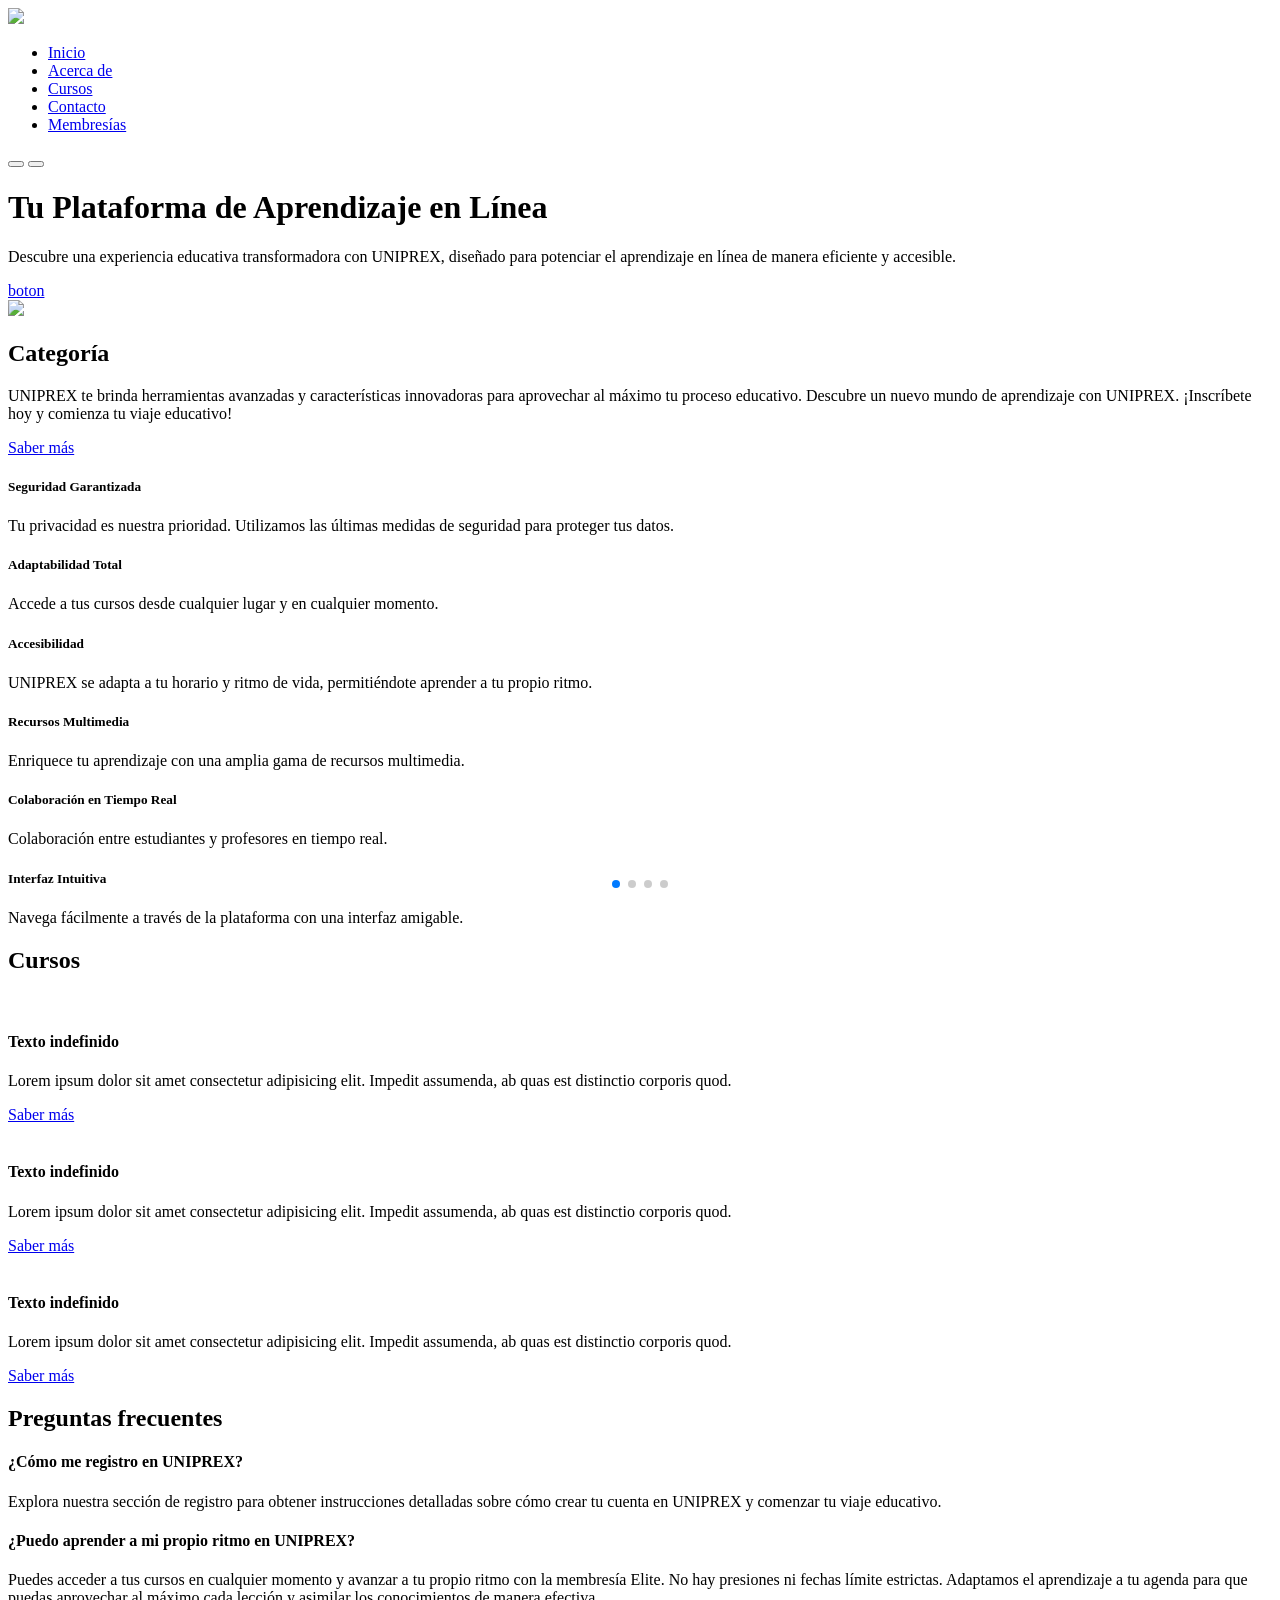
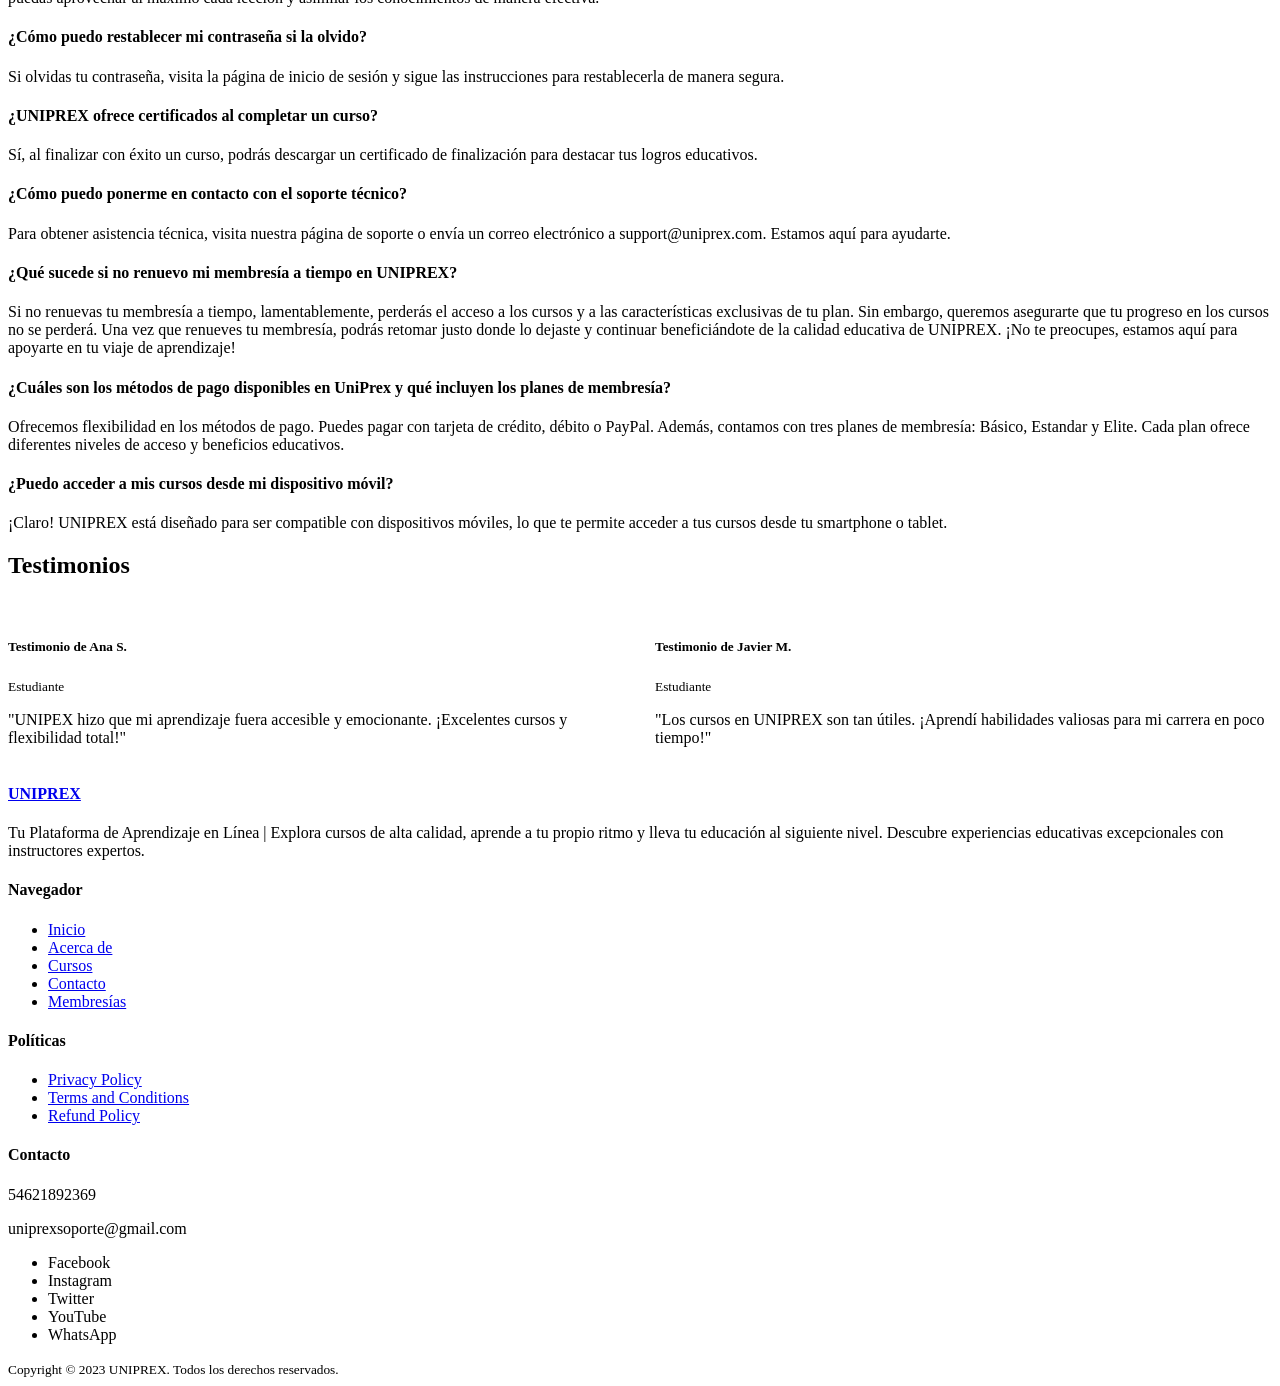
==== index.html @ 5b0847f6 "Add files via upload" ====
<!DOCTYPE html>
<html lang="es">
<head>
    <meta charset="UTF-8">
    <meta name="viewport" content="width=device-width, initial-scale=1.0">

    <title>UNIPREX</title>
    <link rel="icon" href="./assets/img/log/recurso 9 .png">
    
                                        <!--ICON-->
        <link rel='stylesheet' href='https://cdn-uicons.flaticon.com/2.0.0/uicons-solid-straight/css/uicons-solid-straight.css'>
        <link rel='stylesheet' href='https://cdn-uicons.flaticon.com/2.0.0/uicons-regular-rounded/css/uicons-regular-rounded.css'>
        <link rel='stylesheet' href='https://cdn-uicons.flaticon.com/2.0.0/uicons-solid-rounded/css/uicons-solid-rounded.css'>
        <link rel='stylesheet' href='https://cdn-uicons.flaticon.com/2.0.0/uicons-brands/css/uicons-brands.css'>
                
                                                <!--fuente-->
        <link rel="preconnect" href="https://fonts.googleapis.com">
        <link rel="preconnect" href="https://fonts.gstatic.com" crossorigin>
        <link href="https://fonts.googleapis.com/css2?family=Montserrat+Alternates:wght@300;400;500;600;700;800;900&display=swap" rel="stylesheet">
                                    
                                            <!--SWIPER JS-->
        <link rel="stylesheet" href="https://cdn.jsdelivr.net/npm/swiper@11/swiper-bundle.min.css" />
                                    <!--css-->
        <link rel="stylesheet" href="./css/style.css">
       

</head>
<body>
    
                            <!--Navegador-->
   <nav>
     <div class="container nav_container">
        <a href="index.html"><img src="./assets/img/log/Recurso 6.png"  style="height: 80.vh; width: 10vh;"></a>
             <ul class="nav_menu">
                <li><a href="index.html">Inicio</a></li>
                <li><a href="acerca de.html">Acerca de</a></li>
                <li><a href="courses.html">Cursos</a></li>
                <li><a href="contacto.html">Contacto</a></li>
                <li><a href="membresias.html">Membresías</a></li>
                        
            </ul>
                <button id="open-menu-btn"><i class="fi fi-br-list"></i></button>
                 <button id="close-menu-btn"><i class="fi fi-br-cross"></i></button>                 
        </div>
    </nav>
                                <!-- Fin Navegador-->   

                                 <!--Header-->   
    <header>
        <div class="container header_container">
            <div class="header_left">
                <h1>Tu Plataforma de Aprendizaje en Línea</h1>

                <p>
                    Descubre una experiencia educativa transformadora con UNIPREX,
                    diseñado para potenciar el aprendizaje en línea de manera eficiente y accesible.
                </p>
                <a href="courses.html" class="btn btn-primary overly" >boton</a>
            </div>
            

                <div class="header_right">
                    <div class="header_right-image">
                        <img src="./assets/img/1x/Recurso 1.png">
                    </div>
                </div>
        </div>
    </header>

                       <!-- Fin Header-->  

                       


                    <!-- Inicio section categorias--> 

       <section class="categories">
         <div class="container categories__container">
                <div class="categories__left">
                    <h1>Categoría</h1>
                    <p>
                        UNIPREX te brinda herramientas avanzadas y 
                        características innovadoras para aprovechar al máximo tu proceso educativo.

                        Descubre un nuevo mundo de aprendizaje con UNIPREX.
                         ¡Inscríbete hoy y comienza tu viaje educativo!
                    </p>
                    <a href="#" class="btn">Saber más</a>
                </div>

                <div class="categories__right">
                    <article class="category">
                        <span class="category__icon"><i class="fi fi-ss-shield-check"></i></span>
                        <h5>Seguridad Garantizada</h5>
                        <p>Tu privacidad es nuestra prioridad. Utilizamos las últimas medidas de seguridad para proteger tus datos.</p>
                    </article>

                    <article class="category">
                        <span class="category__icon"><i class="fi fi-rr-laptop-mobile"></i></span>
                        <h5>Adaptabilidad Total</h5>
                        <p>Accede a tus cursos desde cualquier lugar y en cualquier momento.</p>
                    </article>

                    <article class="category">
                        <span class="category__icon"><i class="fi fi-rr-alarm-clock"></i></span>
                        <h5>Accesibilidad</h5>
                        <p>UNIPREX se adapta a tu horario y ritmo de vida, permitiéndote aprender a tu propio ritmo.</p>
                    </article>

                    <article class="category">
                        <span class="category__icon"><i class="fi fi-rr-books"></i></span>
                        <h5>Recursos Multimedia</h5>
                        <p>Enriquece tu aprendizaje con una amplia gama de recursos multimedia.</p>
                    </article>

                    <article class="category">
                        <span class="category__icon"><i class="fi fi-rr-time-twenty-four"></i></span>
                        <h5>Colaboración en Tiempo Real</h5>
                        <p>Colaboración entre estudiantes y profesores en tiempo real.</p>
                    </article>

                    <article class="category">
                        <span class="category__icon"><i class="fi fi-rr-browser"></i></span>
                        <h5>Interfaz Intuitiva</h5>
                        <p>Navega fácilmente a través de la plataforma con una interfaz amigable.</p>
                    </article>
              </div>
         </div>
       </section>      
       
                                  <!-- Fin section categorias--> 


                                    <!-- Inicio cursos--> 

        
        <section class="courses">
            <h2>Cursos</h2>
            <div class="container courses__container">
                <article class="course">
                    <div class="course__image">
                        <img src="./assets/img/cursos/course1.jpg" alt="">          <!-- Imagen cursos--> 
                    </div>
                    <div class="course__info">
                        <h4>Texto indefinido</h4>
                            <p>Lorem ipsum dolor sit amet consectetur adipisicing elit. 
                                Impedit assumenda, ab quas est distinctio corporis quod.
                            </p>
                            <a href="courses.html" class="btn btn-primary">Saber más</a>
                    </div>
                </article>

                <article class="course">
                    <div class="course__image">
                        <img src="./assets/img/cursos/course2.jpg" alt="">          <!-- Imagen cursos--> 
                    </div>
                    <div class="course__info">
                        <h4>Texto indefinido</h4>
                            <p>Lorem ipsum dolor sit amet consectetur adipisicing elit. 
                                Impedit assumenda, ab quas est distinctio corporis quod.
                            </p>
                            <a href="courses.html" class="btn btn-primary">Saber más</a>
                    </div>
                </article>

                <article class="course">
                    <div class="course__image">
                        <img src="./assets/img/cursos/course3.jpg" alt="">          <!-- Imagen cursos--> 
                    </div>
                    <div class="course__info">
                        <h4>Texto indefinido</h4>
                            <p>Lorem ipsum dolor sit amet consectetur adipisicing elit. 
                                Impedit assumenda, ab quas est distinctio corporis quod.
                            </p>
                            <a href="courses.html" class="btn btn-primary">Saber más</a>
                    </div>
                </article>
        </section>
                               <!-- Fin cursos--> 


                                <!-- Inicio Preguntas--> 


        <section class="faqs">
             <h2>Preguntas frecuentes</h2>
            <div class="container faqs__container">
                <article class="faq">
                    <div class="faq__icon"> <i class="fi fi-sr-angle-right"></i> </div>
                    <div class="qustion__answer">
                        <h4> ¿Cómo me registro en UNIPREX?</h4>
                        <p>
                            Explora nuestra sección de registro para obtener instrucciones detalladas 
                            sobre cómo crear tu cuenta en UNIPREX y comenzar tu viaje educativo.
                        </p>
                    </div>
                </article>   

                <article class="faq">
                    <div class="faq__icon"> <i class="fi fi-sr-angle-right"></i> </div>
                    <div class="qustion__answer">
                        <h4>¿Puedo aprender a mi propio ritmo en UNIPREX?</h4>
                        
                    <p>
                        Puedes acceder a tus cursos en cualquier momento y avanzar a tu propio ritmo con la  membresía Elite. 
                        No hay presiones ni fechas límite estrictas. Adaptamos el aprendizaje a 
                        tu agenda para que puedas aprovechar al máximo cada lección y asimilar los conocimientos de manera efectiva. 
                    </p>
                    </div>
                    
                </article>

                <article class="faq">
                    <div class="faq__icon"> <i class="fi fi-sr-angle-right"></i> </div>
                    <div class="qustion__answer">
                        <h4>¿Cómo puedo restablecer mi contraseña si la olvido?</h4>
                        <p>
                            Si olvidas tu contraseña, visita la página de inicio de sesión y sigue las instrucciones para restablecerla de manera segura.
                        </p>
                    </div>
                   
                </article>

                <article class="faq">
                    <div class="faq__icon"><i class="fi fi-sr-angle-right"></i></div>
                    <div class="qustion__answer">
                        <h4>¿UNIPREX ofrece certificados al completar un curso?</h4>
                    <p>
                        Sí, al finalizar con éxito un curso, podrás descargar un certificado de finalización para destacar tus logros educativos.
                    </p>
                    </div>
                    
                </article>

                <article class="faq">
                    <div class="faq__icon"><i class="fi fi-sr-angle-right"></i></i></div>
                    <div class="qustion__answer">
                        <h4>¿Cómo puedo ponerme en contacto con el soporte técnico? </h4>
                        <p>
                            Para obtener asistencia técnica, visita nuestra página de soporte o envía un correo electrónico
                             a support@uniprex.com. Estamos aquí para ayudarte.
                        </p>
                    </div>
                   
                </article>

                <article class="faq">
                    <div class="faq__icon"><i class="fi fi-sr-angle-right"></i></div>
                    <div class="qustion__answer">
                        <h4> ¿Qué sucede si no renuevo mi membresía a tiempo en UNIPREX? </h4>
                        <p>
                            Si no renuevas tu membresía a tiempo, lamentablemente, perderás el acceso a los cursos y a 
                            las características exclusivas de tu plan. Sin embargo, queremos asegurarte que tu progreso en los cursos no se perderá. Una vez que renueves tu membresía, 
                            podrás retomar justo donde lo dejaste y continuar beneficiándote de la calidad educativa de UNIPREX. 
                            ¡No te preocupes, estamos aquí para apoyarte en tu viaje de aprendizaje!
                        </p>
                    </div>
                  
                </article>

                <article class="faq">
                    <div class="faq__icon"> <i class="fi fi-sr-angle-right"></i></div>
                    <div class="qustion__answer">
                        <h4>¿Cuáles son los métodos de pago disponibles en UniPrex y qué incluyen los planes de membresía?</h4>
                        <p>
                            Ofrecemos flexibilidad en los métodos de pago. Puedes pagar con tarjeta de crédito, débito o PayPal.
                             Además, contamos con tres planes de membresía: Básico, Estandar y Elite. Cada plan ofrece diferentes niveles de acceso y beneficios educativos.
                          
                        </p>
                    </div>
                   
                </article>

                <article class="faq">
                    <div class="faq__icon"><i class="fi fi-sr-angle-right"></i></div>
                    <div class="qustion__answer">
                        <h4>¿Puedo acceder a mis cursos desde mi dispositivo móvil?</h4>
                        <p>
                            ¡Claro! UNIPREX está diseñado para ser compatible con dispositivos móviles, 
                            lo que te permite acceder a tus cursos desde tu smartphone o tablet.
                        </p>
                    </div>
                   
                </article>
            </div>
        </section>
                                <!-- Fin preguntas--> 


                              <!-- INICIO TESTIMONIOS--> 


<section class="container testimonials_container mySwiper">
    <h2>Testimonios</h2>

    <div class="swiper-wrapper">

        <article class="testimonial swiper-slide">
            <div class="avatar">
                <img src="./assets/img/testimonios/testimonio1.jpg" alt="">
            </div>

            <div class="testimonial__info">
                <h5>Testimonio de Ana S.</h5>
                <small>Estudiante</small>

                <div class="testimonial__body">
                    <p>
                        "UNIPEX hizo que mi aprendizaje fuera accesible y emocionante. ¡Excelentes cursos y flexibilidad total!"
                    </p>
                </div>
            </div>
        </article>


        <article class="testimonial swiper-slide">
            <div class="avatar">
                <img src="./assets/img/testimonios/testimonio2.jpg" alt="">
            </div>

            <div class="testimonial__info">
                <h5>Testimonio de Javier M.</h5>
                <small>Estudiante</small>

                <div class="testimonial__body">
                    <p>
                        "Los cursos en UNIPREX son tan útiles. ¡Aprendí habilidades valiosas para mi carrera en poco tiempo!"
                    </p>
                </div>
            </div>
        </article>


        <article class="testimonial swiper-slide">
            <div class="avatar">
                <img src="./assets/img/testimonios/testimonio3.jpg" alt="">
            </div>

            <div class="testimonial__info">
                <h5>Testimonio de Laura G.</h5>
                <small>Estudiante</small>

                <div class="testimonial__body">
                    <p>
                        "UNIPREX me permitió aprender a mi ritmo. Increíble plataforma, recomendada para todos."
                    </p>
                </div>
            </div>
        </article>


        <article class="testimonial swiper-slide">
            <div class="avatar">
                <img src="./assets/img/testimonios/testimonio4.jpg" alt="">
            </div>

            <div class="testimonial__info">
                <h5>Testimonio de Carlos R.</h5>
                <small>Estudiante</small>

                <div class="testimonial__body">
                    <p>
                        "La diversidad de cursos en UNIPEX es asombrosa. Me ayudó a explorar nuevas áreas y expandir mis conocimientos."
                    </p>
                </div>
            </div>
        </article>


        <article class="testimonial swiper-slide">
            <div class="avatar">
                <img src="./assets/img/testimonios/testimonio5.jpg" alt="">
            </div>

            <div class="testimonial__info">
                <h5>Testimonio de María H.</h5>
                <small>Estudiante</small>

                <div class="testimonial__body">
                    <p>
                        "Gracias a UNIPREX, ahora puedo estudiar sin importar dónde esté. ¡Muy conveniente y educativo!"
                    </p>
                </div>
            </div>
        </article>

    </div>

    <!-- PAGINACIÓN DEL CARRUSEL -->
    <div class="swiper-pagination"></div>

</section>
                                               
                                    <!-- FIN TESTIMONIOS--> 

        


                                    <!-- INICIO FOOTER--> 


   <footer class="footer">

<div class="container footer__container">

    <!-- LOGO -->
    <div class="footer__1">
        <a href="index.html" class="footer__logo">
            <h4>UNIPREX</h4>
        </a>

        <p>
        Tu Plataforma de Aprendizaje en Línea | Explora cursos de alta calidad,
        aprende a tu propio ritmo y lleva tu educación al siguiente nivel.
        Descubre experiencias educativas excepcionales con instructores expertos.
        </p>
    </div>


    <!-- NAVEGACIÓN -->
    <div class="footer__2">
        <h4>Navegador</h4>

        <ul class="permalinks">
            <li><a href="index.html">Inicio</a></li>
            <li><a href="acerca de.html">Acerca de</a></li>
            <li><a href="cursos.html">Cursos</a></li>
            <li><a href="contacto.html">Contacto</a></li>
            <li><a href="membresias2.html">Membresías</a></li>
        </ul>
    </div>


    <!-- POLÍTICAS -->
    <div class="footer__3">
        <h4>Políticas</h4>

        <ul class="permalinks">
            <li><a href="#">Privacy Policy</a></li>
            <li><a href="#">Terms and Conditions</a></li>
            <li><a href="#">Refund Policy</a></li>
        </ul>
    </div>


    <!-- CONTACTO -->
    <div class="footer__4">

        <h4>Contacto</h4>

        <div>
            <p>54621892369</p>
            <p>uniprexsoporte@gmail.com</p>
        </div>


        <!-- REDES -->
        <ul class="footer__social">

            <li>
                <div class="button">
                    <div class="icon">
                        <i class="fi fi-brands-facebook"></i>
                    </div>
                    <span>Facebook</span>
                </div>
            </li>

            <li>
                <div class="button">
                    <div class="icon">
                        <i class="fi fi-brands-instagram"></i>
                    </div>
                    <span>Instagram</span>
                </div>
            </li>

            <li>
                <div class="button">
                    <div class="icon">
                        <i class="fi fi-brands-twitter"></i>
                    </div>
                    <span>Twitter</span>
                </div>
            </li>

            <li>
                <div class="button">
                    <div class="icon">
                        <i class="fi fi-brands-youtube"></i>
                    </div>
                    <span>YouTube</span>
                </div>
            </li>

            <li>
                <div class="button">
                    <div class="icon">
                        <i class="fi fi-brands-whatsapp"></i>
                    </div>
                    <span>WhatsApp</span>
                </div>
            </li>

        </ul>

    </div>

</div>


<!-- COPYRIGHT -->
<div class="footer__copyright">
    <small>Copyright © 2023 UNIPREX. Todos los derechos reservados.</small>
</div>

</footer>










        <script src="https://cdn.jsdelivr.net/npm/swiper@11/swiper-bundle.min.js"></script>
        <script src="./main.js"></script>

        
                    <!-- Initialize Swiper -->
            <script>
                var swiper = new Swiper(".mySwiper", {
                slidesPerView: 3,
                spaceBetween: 30,
                pagination: {
                    el: ".swiper-pagination",
                    clickable: true,
                },
                breakpoints:{
                    600: {
                        slidesPerView: 2
                    }
                }
                });
            </script>
</body>
</html>
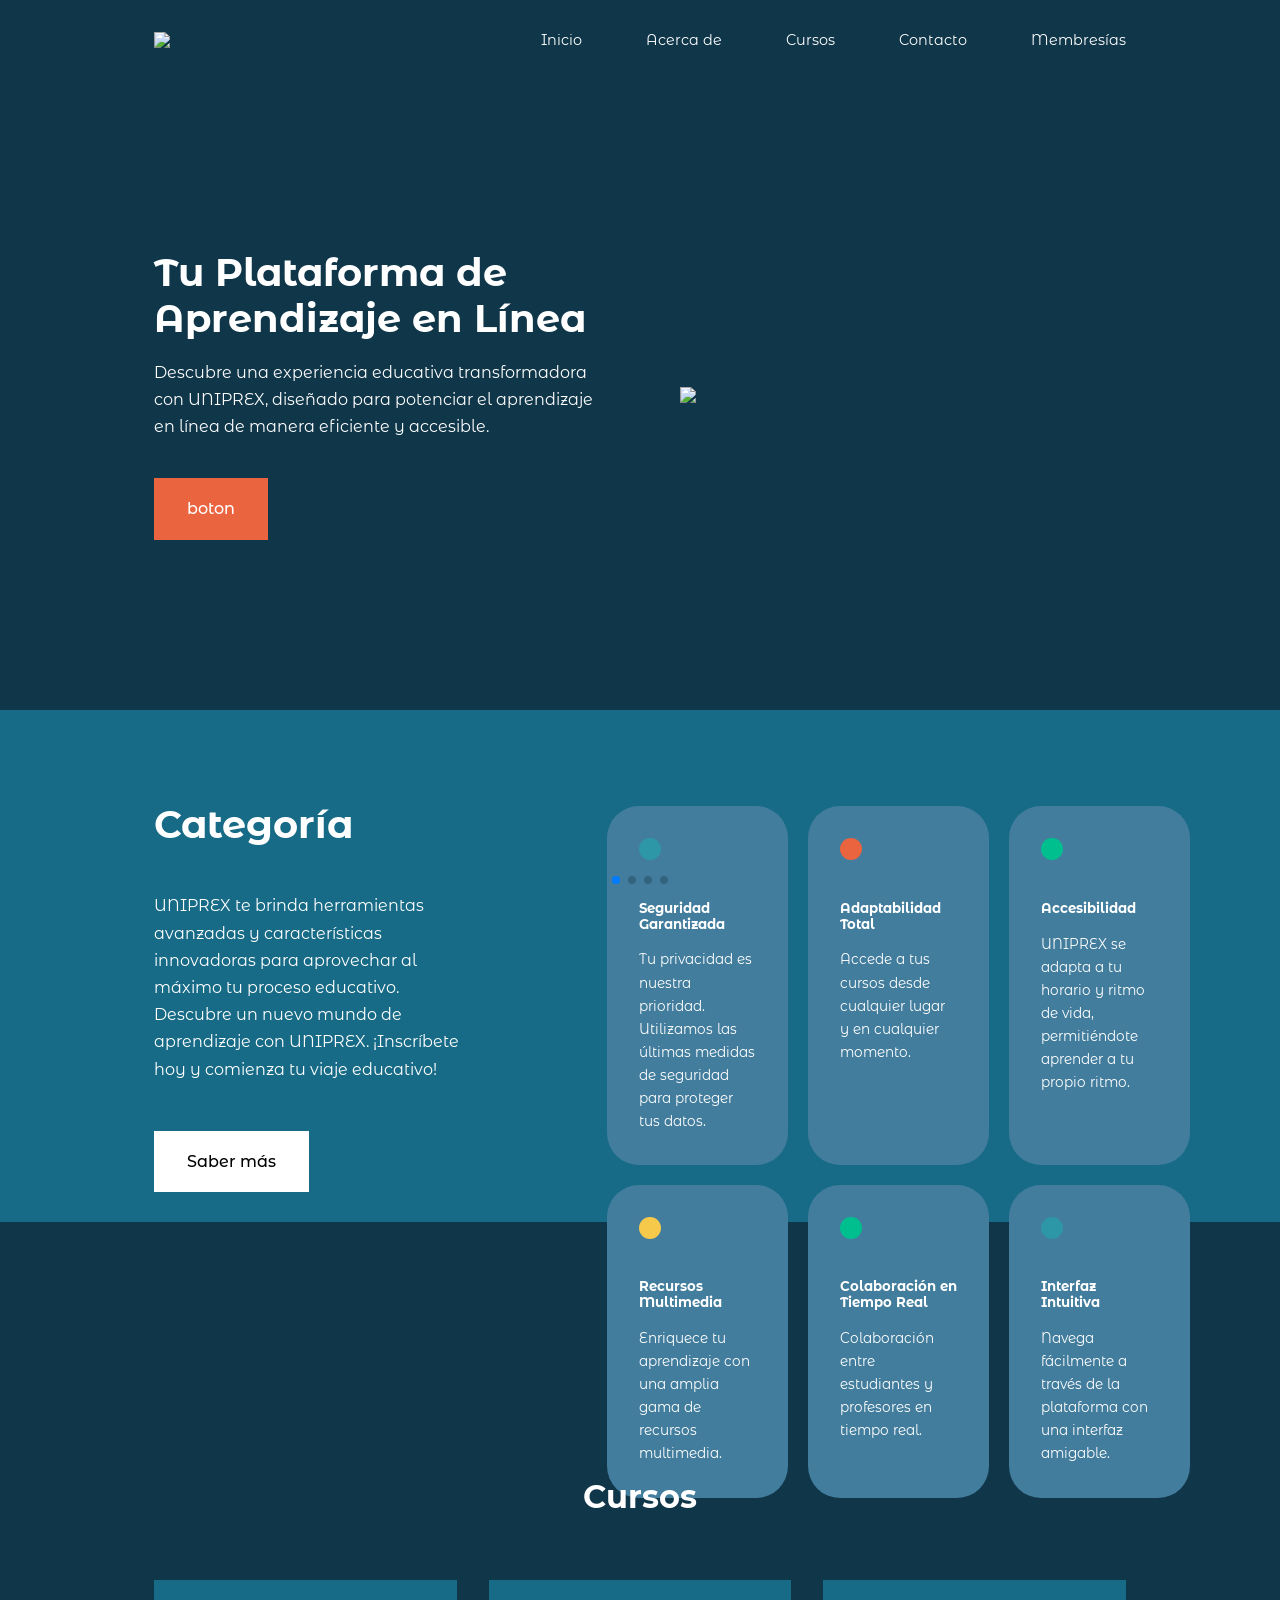
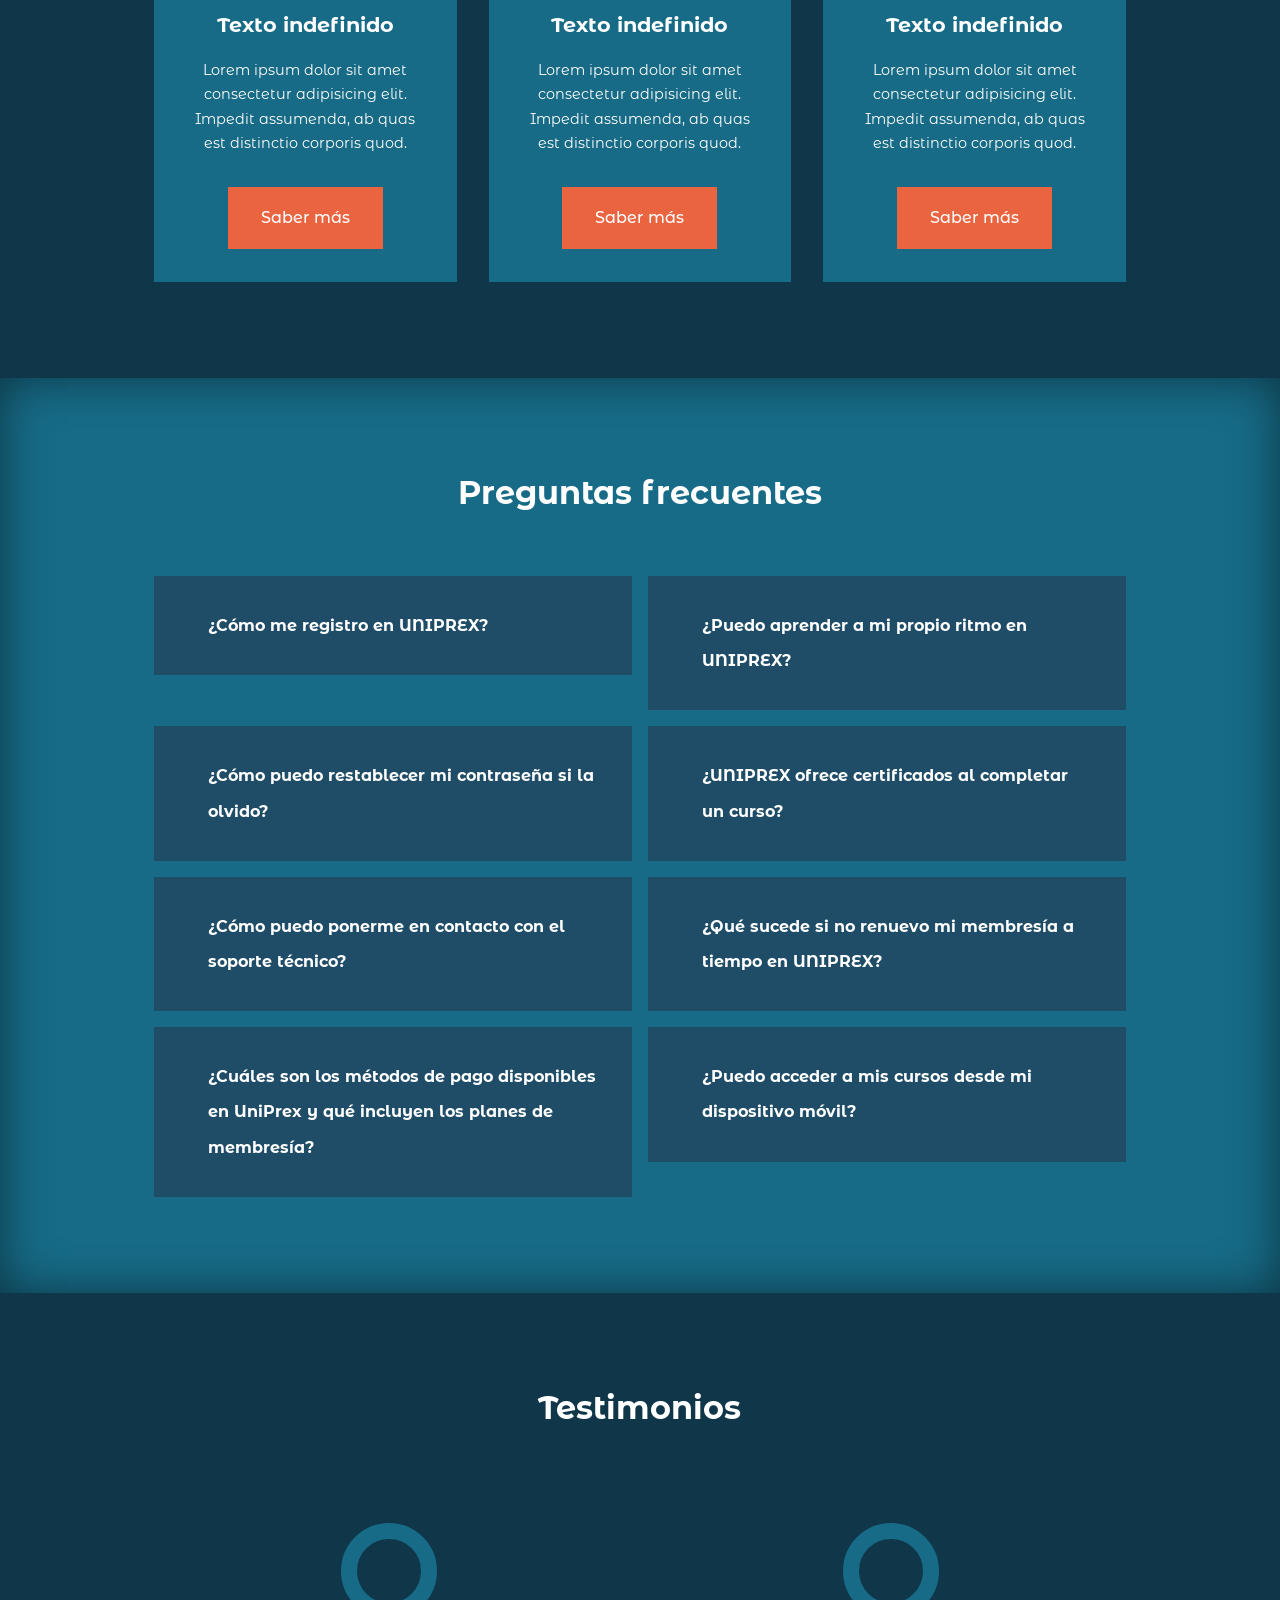
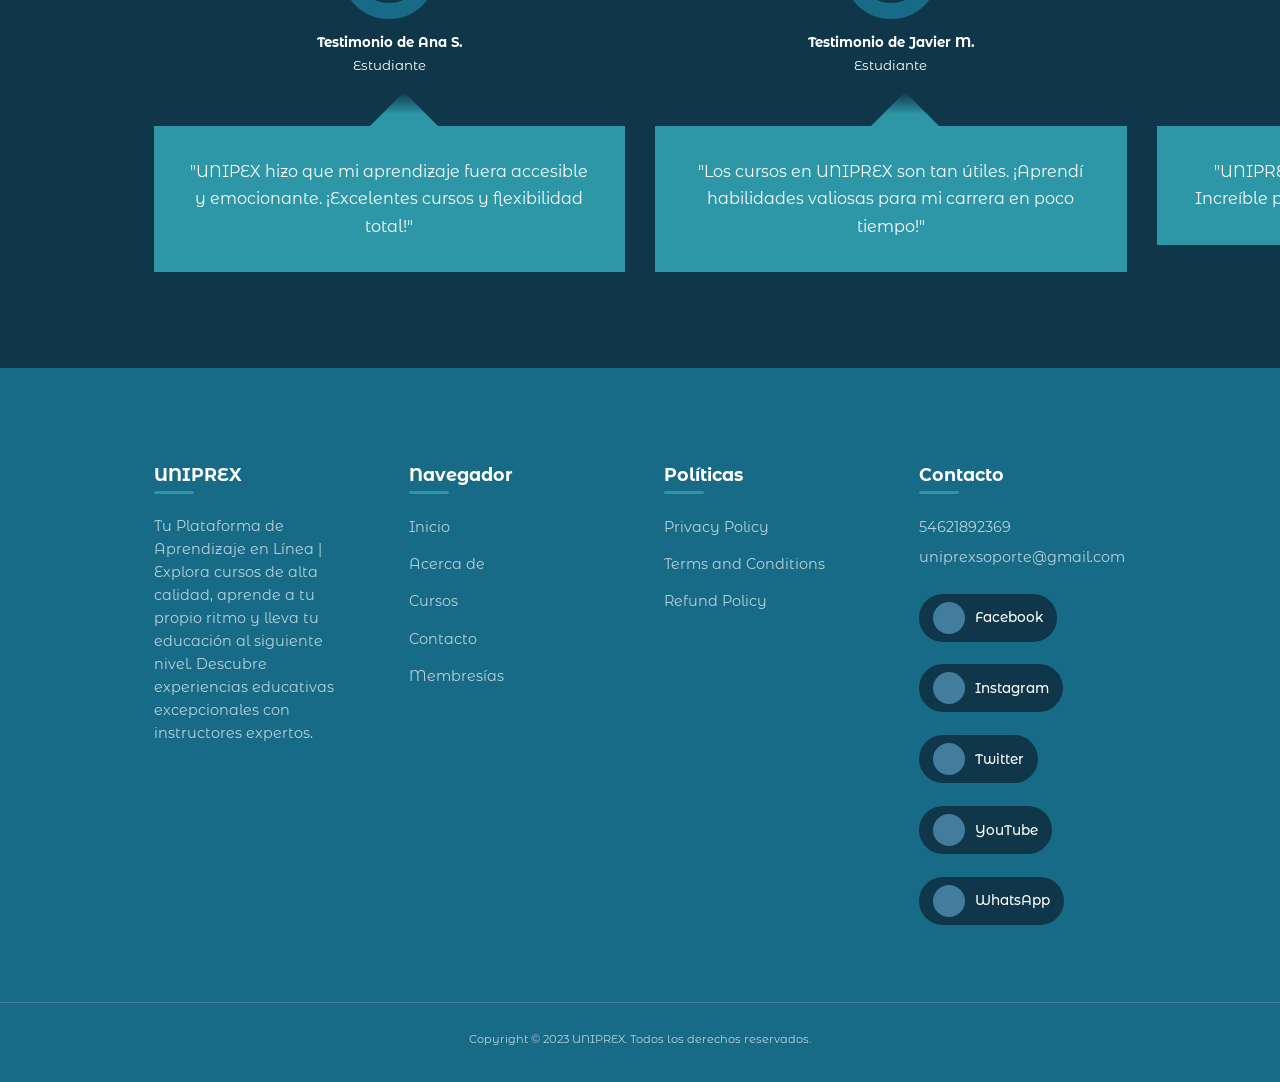
==== commit bd57a308: "Add files via upload" ====
--- a/index.html
+++ b/index.html
@@ -21,7 +21,7 @@
                                             <!--SWIPER JS-->
         <link rel="stylesheet" href="https://cdn.jsdelivr.net/npm/swiper@11/swiper-bundle.min.css" />
                                     <!--css-->
-        <link rel="stylesheet" href="./css/style.css">
+        <link rel="stylesheet" href="style.css">
        
 
 </head>
--- a/style.css
+++ b/style.css
@@ -0,0 +1,1107 @@
+@import url('https://cdn-uicons.flaticon.com/2.0.0/uicons-regular-rounded/css/uicons-regular-rounded.css');
+
+*{
+margin:0;
+padding:0;
+border:0;
+outline:0;
+text-decoration:none;
+list-style:none;
+box-sizing:border-box;
+}
+
+:root{
+--color-primary:#2E97A7;
+--color-navy:#1f4d67;
+--color-success:#00bf8e;
+--color-warning:#f7c94b;
+--color-danger:#EB6440;
+--color-danger-variant:rgba(247,88,66,0.4);
+--color-white:#fff;
+--color-light:rgba(255,255,255,0.7);
+--color-black:#000;
+--color-bg:#10364a;
+--color-bg1:#176B87;
+--color-bg2:#427D9D;
+
+--container-width-lg:76%;
+--container-width-md:90%;
+--container-width-sm:94%;
+
+--transition:all 400ms ease;
+}
+
+body{
+font-family:'Montserrat Alternates',sans-serif;
+line-height:1.7;
+color:var(--color-white);
+background:var(--color-bg);
+}
+
+.container{
+width:var(--container-width-lg);
+margin:0 auto;
+}
+
+section{
+padding:6rem 0;
+}
+
+section h2{
+text-align:center;
+margin-bottom:4rem;
+}
+
+h1,h2,h3,h4,h5{
+line-height:1.2;
+}
+
+h1{font-size:2.4rem;}
+h2{font-size:2rem;}
+h3{font-size:1.6rem;}
+h4{font-size:1.3rem;}
+
+a{
+color:var(--color-white);
+}
+
+img{
+width:100%;
+display:block;
+object-fit:cover;
+}
+
+.btn{
+display:inline-block;
+background:var(--color-white);
+color:var(--color-black);
+padding:1rem 2rem;
+border:1px solid transparent;
+font-weight:500;
+transition:var(--transition);
+}
+
+.btn:hover{
+background:transparent;
+color:var(--color-white);
+border-color:var(--color-white);
+}
+
+.btn-primary{
+background:var(--color-danger);
+color:var(--color-white);
+}
+
+/* NAVBAR */
+
+nav{
+background:transparent;
+width:100vw;
+height:5rem;
+position:fixed;
+top:0;
+z-index:11;
+}
+
+.window-scroll{
+background:var(--color-primary);
+box-shadow:0 1rem 2rem rgba(0,0,0,0.3);
+}
+
+.nav_container{
+height:100%;
+display:flex;
+justify-content:space-between;
+align-items:center;
+}
+
+nav button{
+display:none;
+}
+
+.nav_menu{
+display:flex;
+align-items:center;
+gap:4rem;
+}
+
+.nav_menu a{
+font-size:0.9rem;
+transition:var(--transition);
+}
+
+.nav_menu a:hover{
+color:var(--color-bg1);
+}
+
+/* HEADER */
+
+header{
+position:relative;
+top:5rem;
+overflow:hidden;
+height:70vh;
+margin-bottom:5rem;
+}
+
+.header_container{
+display:grid;
+grid-template-columns:1fr 1fr;
+align-items:center;
+gap:5rem;
+height:100%;
+}
+
+.header_left p{
+margin:1rem 0 2.4rem;
+}
+
+/* CATEGORIES */
+
+.categories{
+background:var(--color-bg1);
+height:32rem;
+}
+
+.categories h1{
+line-height:1;
+margin-bottom:3rem;
+}
+
+.categories__container{
+display:grid;
+grid-template-columns:40% 60%;
+gap:4rem;
+}
+
+.categories__left{
+margin-right:4rem;
+}
+
+.categories__left p{
+margin:1rem 0 3rem;
+}
+
+.categories__right{
+display:grid;
+grid-template-columns:repeat(3,1fr);
+gap:1.2rem;
+}
+
+.category{
+background:var(--color-bg2);
+padding:2rem;
+border-radius:2rem;
+transition:var(--transition);
+}
+
+.category:hover{
+box-shadow:0 3rem 3rem rgba(0,0,0,0.3);
+z-index:1;
+}
+
+.category:nth-child(2) .category__icon{
+background:var(--color-danger);
+}
+
+.category:nth-child(3) .category__icon{
+background:var(--color-success);
+}
+
+.category:nth-child(4) .category__icon{
+background:var(--color-warning);
+}
+
+.category:nth-child(5) .category__icon{
+background:var(--color-success);
+}
+
+.category__icon{
+background:var(--color-primary);
+padding:0.7rem;
+border-radius:0.9rem;
+display:inline-block;
+}
+
+i{
+font-size:1.2rem;
+}
+
+.category h5{
+margin:2rem 0 1rem;
+}
+
+.category p{
+font-size:0.85rem;
+}
+
+/* COURSES */
+
+.courses{
+margin-top:10rem;
+}
+
+.courses__container{
+display:grid;
+grid-template-columns:repeat(3,1fr);
+gap:2rem;
+}
+
+.course{
+background:var(--color-bg1);
+text-align:center;
+border:1px solid transparent;
+transition:var(--transition);
+}
+
+.course:hover{
+background:transparent;
+border-color:var(--color-primary);
+}
+
+.course__info{
+padding:2rem;
+}
+
+.course__info p{
+margin:1.2rem 0 2rem;
+font-size:0.9rem;
+}
+
+/* FAQ */
+
+.faqs{
+background:var(--color-bg1);
+box-shadow:inset 0 0 3rem rgba(0,0,0,0.5);
+}
+
+.faqs__container{
+display:grid;
+grid-template-columns:1fr 1fr;
+gap:1rem;
+}
+
+.faq{
+padding:2rem;
+display:flex;
+align-items:center;
+gap:1.4rem;
+height:fit-content;
+background:var(--color-navy);
+cursor:pointer;
+}
+
+.faq:hover{
+transform:scale(1.03);
+transition:.3s ease-in-out;
+}
+
+.faq h4{
+font-size:1rem;
+line-height:2.2;
+}
+
+.faq__icon{
+align-self:flex-start;
+font-size:1.2rem;
+}
+
+.faq p{
+margin-top:0.8rem;
+display:none;
+}
+
+.faq.open p{
+display:block;
+}
+
+/* TESTIMONIALS */
+
+.testimonials__container{
+overflow-x:hidden;
+position:relative;
+margin-bottom:5rem;
+}
+
+.testimonial{
+padding-top:2rem;
+}
+
+.avatar{
+width:6rem;
+height:6rem;
+border-radius:50%;
+overflow:hidden;
+margin:0 auto 1rem;
+border:1rem solid var(--color-bg1);
+}
+
+.testimonial__info{
+text-align:center;
+}
+
+.testimonial__body{
+background:var(--color-primary);
+padding:2rem;
+margin-top:3rem;
+position:relative;
+}
+
+.testimonial__body::before{
+content:"";
+display:block;
+background:linear-gradient(135deg,transparent,var(--color-primary),var(--color-primary),var(--color-primary));
+width:3rem;
+height:3rem;
+position:absolute;
+left:48%;
+top:-1.5rem;
+transform:rotate(45deg);
+}
+
+/* ===== FOOTER ===== */
+
+.footer{
+background:var(--color-bg1);
+padding:6rem 0 2rem;
+font-size:0.9rem;
+position:relative;
+}
+
+/* GRID */
+
+.footer__container{
+display:grid;
+grid-template-columns:repeat(4,1fr);
+gap:3rem;
+align-items:flex-start;
+}
+
+/* TITULOS */
+
+.footer__container h4{
+margin-bottom:1.3rem;
+font-size:1.1rem;
+color:var(--color-white);
+position:relative;
+}
+
+.footer__container h4::after{
+content:"";
+display:block;
+width:40px;
+height:3px;
+background:var(--color-primary);
+margin-top:6px;
+border-radius:2px;
+}
+
+/* TEXTO */
+
+.footer__1 p{
+margin-top:1rem;
+color:var(--color-light);
+line-height:1.6;
+}
+
+/* LINKS */
+
+.footer ul li{
+margin-bottom:0.8rem;
+}
+
+.footer ul li a{
+color:var(--color-light);
+transition:var(--transition);
+}
+
+.footer ul li a:hover{
+color:var(--color-white);
+padding-left:6px;
+}
+
+/* CONTACTO */
+
+.footer__4 p{
+margin-bottom:6px;
+color:var(--color-light);
+}
+
+/* ===== REDES SOCIALES ===== */
+
+.footer__social{
+margin-top:1.5rem;
+display:flex;
+flex-wrap:wrap;
+gap:10px;
+}
+
+.footer__social li{
+list-style:none;
+}
+
+.footer__social .button{
+display:flex;
+align-items:center;
+gap:10px;
+padding:8px 14px;
+background:var(--color-bg);
+border-radius:50px;
+cursor:pointer;
+transition:var(--transition);
+}
+
+.footer__social .button:hover{
+background:var(--color-primary);
+transform:translateY(-3px);
+box-shadow:0 8px 20px rgba(0,0,0,0.25);
+}
+
+/* ICONO */
+
+.footer__social .icon{
+width:32px;
+height:32px;
+display:flex;
+align-items:center;
+justify-content:center;
+border-radius:50%;
+background:var(--color-bg2);
+}
+
+.footer__social .icon i{
+font-size:16px;
+color:var(--color-white);
+}
+
+/* TEXTO RED */
+
+.footer__social span{
+font-size:0.85rem;
+font-weight:500;
+color:var(--color-white);
+}
+
+/* ===== COPYRIGHT ===== */
+
+.footer__copyright{
+margin-top:4rem;
+padding-top:1.5rem;
+border-top:1px solid var(--color-bg2);
+text-align:center;
+color:var(--color-light);
+font-size:0.85rem;
+}
+
+/* ===== RESPONSIVE ===== */
+
+@media screen and (max-width:1024px){
+
+.footer__container{
+grid-template-columns:1fr 1fr;
+gap:3rem;
+}
+
+}
+
+@media screen and (max-width:600px){
+
+.footer{
+text-align:center;
+}
+
+.footer__container{
+grid-template-columns:1fr;
+gap:2rem;
+}
+
+.footer__social{
+justify-content:center;
+}
+
+.footer__container h4::after{
+margin-left:auto;
+margin-right:auto;
+}
+
+}
+
+/* TABLET */
+
+@media screen and (max-width:1024px){
+
+.container{
+width:var(--container-width-md);
+}
+
+h1{font-size:2.2rem;}
+h2{font-size:1.7rem;}
+h3{font-size:1.4rem;}
+h4{font-size:1.2rem;}
+
+.categories{
+height:auto;
+}
+
+.categories__container{
+grid-template-columns:1fr;
+gap:3rem;
+}
+
+.categories__left{
+margin-right:0;
+}
+
+.courses{
+margin-top:0;
+}
+
+.courses__container{
+grid-template-columns:1fr 1fr;
+}
+
+.faqs__container{
+grid-template-columns:1fr;
+}
+
+.faq{
+padding:1.5rem;
+}
+
+.footer__container{
+grid-template-columns:1fr 1fr;
+}
+
+}
+
+/* MOBILE */
+
+@media screen and (max-width:600px){
+
+.container{
+width:var(--container-width-sm);
+}
+
+.header{
+height:100vh;
+}
+
+.header__container{
+grid-template-columns:1fr;
+text-align:center;
+margin-top:0;
+}
+
+.header__left p{
+margin-bottom:1.3rem;
+}
+
+.categories__right{
+grid-template-columns:1fr 1fr;
+gap:0.7rem;
+}
+
+.category{
+padding:1rem;
+border-radius:1rem;
+}
+
+.category__icon{
+margin-top:4px;
+display:inline-block;
+}
+
+.courses__container{
+grid-template-columns:1fr;
+}
+
+.testimonial__body{
+padding:1.2rem;
+}
+
+.footer__container{
+grid-template-columns:1fr;
+text-align:center;
+gap:2rem;
+}
+
+.footer__1 p{
+margin:1rem auto;
+}
+
+.footer__social{
+justify-content:center;
+}
+
+}
+
+/* ===== RESPONSIVE DESIGN ===== */
+
+/* TABLET (768px - 1024px) */
+@media screen and (max-width: 1024px) {
+    .container {
+        width: var(--container-width-md);
+    }
+    
+    h1 {
+        font-size: 2.2rem;
+    }
+    
+    h2 {
+        font-size: 1.7rem;
+    }
+    
+    h3 {
+        font-size: 1.4rem;
+    }
+    
+    h4 {
+        font-size: 1.2rem;
+    }
+    
+    /* HEADER */
+    header {
+        height: 60vh;
+    }
+    
+    .header_container {
+        gap: 3rem;
+    }
+    
+    /* CATEGORIES */
+    .categories {
+        height: auto;
+        padding: 4rem 0;
+    }
+    
+    .categories__container {
+        grid-template-columns: 1fr;
+        gap: 3rem;
+    }
+    
+    .categories__left {
+        margin-right: 0;
+        text-align: center;
+    }
+    
+    .categories__left p {
+        margin: 1rem 0 2rem;
+    }
+    
+    .categories__right {
+        grid-template-columns: repeat(3, 1fr);
+        gap: 1rem;
+    }
+    
+    /* COURSES */
+    .courses {
+        margin-top: 4rem;
+    }
+    
+    .courses__container {
+        grid-template-columns: repeat(2, 1fr);
+        gap: 1.5rem;
+    }
+    
+    /* FAQS */
+    .faqs__container {
+        grid-template-columns: 1fr;
+        gap: 1rem;
+    }
+    
+    .faq {
+        padding: 1.5rem;
+    }
+    
+    /* FOOTER */
+    .footer__container {
+        grid-template-columns: repeat(2, 1fr);
+        gap: 2.5rem;
+    }
+}
+
+/* MÓVIL GRANDE (600px - 768px) */
+@media screen and (max-width: 768px) {
+    /* NAVBAR */
+    nav {
+        height: 4rem;
+    }
+    
+    .nav_container {
+        position: relative;
+    }
+    
+    nav button {
+        display: inline-block;
+        background: transparent;
+        font-size: 1.8rem;
+        color: var(--color-white);
+        cursor: pointer;
+    }
+    
+    nav button#close-menu-btn {
+        display: none;
+    }
+    
+    .nav_menu {
+        position: fixed;
+        top: 4rem;
+        right: 5%;
+        height: fit-content;
+        width: 18rem;
+        flex-direction: column;
+        gap: 0;
+        display: none;
+        background: var(--color-primary);
+        border-radius: 1rem;
+        box-shadow: 0 2rem 4rem rgba(0, 0, 0, 0.3);
+    }
+    
+    .nav_menu li {
+        width: 100%;
+        height: 3.5rem;
+        animation: animateNavItems 400ms linear forwards;
+        transform-origin: top right;
+        opacity: 0;
+    }
+    
+    .nav_menu li:nth-child(2) {
+        animation-delay: 200ms;
+    }
+    
+    .nav_menu li:nth-child(3) {
+        animation-delay: 400ms;
+    }
+    
+    .nav_menu li:nth-child(4) {
+        animation-delay: 600ms;
+    }
+    
+    @keyframes animateNavItems {
+        0% {
+            transform: rotateZ(-90deg) rotateX(90deg) scale(0.1);
+        }
+        100% {
+            transform: rotateZ(0) rotateX(0) scale(1);
+            opacity: 1;
+        }
+    }
+    
+    .nav_menu li a {
+        background: var(--color-primary);
+        box-shadow: -4rem 6rem 10rem rgba(0, 0, 0, 0.6);
+        width: 100%;
+        height: 100%;
+        display: flex;
+        align-items: center;
+        justify-content: center;
+    }
+    
+    .nav_menu li a:hover {
+        background: var(--color-bg1);
+        color: var(--color-white);
+    }
+    
+    /* HEADER */
+    header {
+        height: 80vh;
+    }
+    
+    .header_container {
+        grid-template-columns: 1fr;
+        text-align: center;
+        gap: 2rem;
+    }
+    
+    .header_left p {
+        margin-bottom: 1.5rem;
+    }
+    
+    /* CATEGORIES */
+    .categories__right {
+        grid-template-columns: repeat(2, 1fr);
+    }
+    
+    /* COURSES */
+    .course__info {
+        padding: 1.5rem;
+    }
+    
+    /* TESTIMONIALS */
+    .testimonial__body {
+        padding: 1.5rem;
+    }
+    
+    .testimonial__body::before {
+        left: 46%;
+    }
+    
+    /* FOOTER */
+    .footer {
+        padding: 4rem 0 2rem;
+    }
+    
+    .footer__social .button {
+        padding: 6px 12px;
+    }
+    
+    .footer__social .icon {
+        width: 28px;
+        height: 28px;
+    }
+    
+    .footer__social span {
+        font-size: 0.8rem;
+    }
+}
+
+/* MÓVIL PEQUEÑO (hasta 600px) */
+@media screen and (max-width: 600px) {
+    .container {
+        width: var(--container-width-sm);
+    }
+    
+    h1 {
+        font-size: 1.8rem;
+    }
+    
+    h2 {
+        font-size: 1.4rem;
+    }
+    
+    h3 {
+        font-size: 1.2rem;
+    }
+    
+    h4 {
+        font-size: 1rem;
+    }
+    
+    /* HEADER */
+    header {
+        height: 100vh;
+        top: 3rem;
+        margin-bottom: 3rem;
+    }
+    
+    .header_container {
+        margin-top: 0;
+    }
+    
+    .header_left p {
+        margin-bottom: 1.3rem;
+        font-size: 0.9rem;
+    }
+    
+    .btn {
+        padding: 0.8rem 1.5rem;
+        font-size: 0.9rem;
+    }
+    
+    /* CATEGORIES */
+    .categories {
+        padding: 3rem 0;
+    }
+    
+    .categories h1 {
+        margin-bottom: 2rem;
+    }
+    
+    .categories__right {
+        grid-template-columns: 1fr;
+        gap: 0.8rem;
+    }
+    
+    .category {
+        padding: 1rem;
+        border-radius: 1rem;
+        display: flex;
+        align-items: center;
+        gap: 1rem;
+    }
+    
+    .category__icon {
+        margin-top: 0;
+        padding: 0.5rem;
+        border-radius: 0.7rem;
+    }
+    
+    .category h5 {
+        margin: 0 0 0.3rem;
+    }
+    
+    .category p {
+        font-size: 0.8rem;
+    }
+    
+    /* COURSES */
+    .courses {
+        margin-top: 2rem;
+    }
+    
+    .courses__container {
+        grid-template-columns: 1fr;
+        gap: 1.5rem;
+    }
+    
+    .course__info {
+        padding: 1.2rem;
+    }
+    
+    .course__info p {
+        margin: 1rem 0 1.5rem;
+        font-size: 0.85rem;
+    }
+    
+    /* FAQS */
+    .faqs__container {
+        gap: 0.8rem;
+    }
+    
+    .faq {
+        padding: 1rem;
+        gap: 1rem;
+    }
+    
+    .faq h4 {
+        font-size: 0.9rem;
+        line-height: 1.8;
+    }
+    
+    .faq p {
+        font-size: 0.85rem;
+    }
+    
+    /* TESTIMONIALS */
+    .testimonials__container {
+        margin-bottom: 3rem;
+    }
+    
+    .avatar {
+        width: 5rem;
+        height: 5rem;
+        border-width: 0.5rem;
+    }
+    
+    .testimonial__body {
+        padding: 1.2rem;
+        margin-top: 2rem;
+    }
+    
+    .testimonial__body::before {
+        left: 44%;
+        width: 2rem;
+        height: 2rem;
+        top: -1rem;
+    }
+    
+    /* FOOTER */
+    .footer {
+        padding: 3rem 0 1.5rem;
+        text-align: center;
+    }
+    
+    .footer__container {
+        grid-template-columns: 1fr;
+        gap: 2rem;
+    }
+    
+    .footer__container h4::after {
+        margin-left: auto;
+        margin-right: auto;
+    }
+    
+    .footer__1 p {
+        margin: 1rem auto;
+        max-width: 300px;
+    }
+    
+    .footer ul li {
+        margin-bottom: 0.6rem;
+    }
+    
+    .footer ul li a {
+        font-size: 0.85rem;
+    }
+    
+    .footer__social {
+        justify-content: center;
+        gap: 8px;
+    }
+    
+    .footer__social .button {
+        padding: 5px 10px;
+    }
+    
+    .footer__social .icon {
+        width: 26px;
+        height: 26px;
+    }
+    
+    .footer__social .icon i {
+        font-size: 14px;
+    }
+    
+    .footer__social span {
+        font-size: 0.75rem;
+    }
+    
+    .footer__copyright {
+        margin-top: 2rem;
+        padding-top: 1rem;
+        font-size: 0.75rem;
+    }
+}
+
+/* PANTALLAS MUY PEQUEÑAS (hasta 375px) */
+@media screen and (max-width: 375px) {
+    h1 {
+        font-size: 1.6rem;
+    }
+    
+    h2 {
+        font-size: 1.3rem;
+    }
+    
+    .header_container {
+        gap: 1rem;
+    }
+    
+    .header_left p {
+        font-size: 0.85rem;
+    }
+    
+    .btn {
+        padding: 0.7rem 1.2rem;
+        font-size: 0.85rem;
+    }
+    
+    .category {
+        padding: 0.8rem;
+    }
+    
+    .category__icon {
+        padding: 0.4rem;
+    }
+    
+    .category h5 {
+        font-size: 0.9rem;
+    }
+    
+    .category p {
+        font-size: 0.75rem;
+    }
+    
+    .footer__social {
+        flex-direction: column;
+        align-items: center;
+        gap: 10px;
+    }
+    
+    .footer__social .button {
+        width: fit-content;
+        min-width: 140px;
+        justify-content: center;
+    }
+}
+
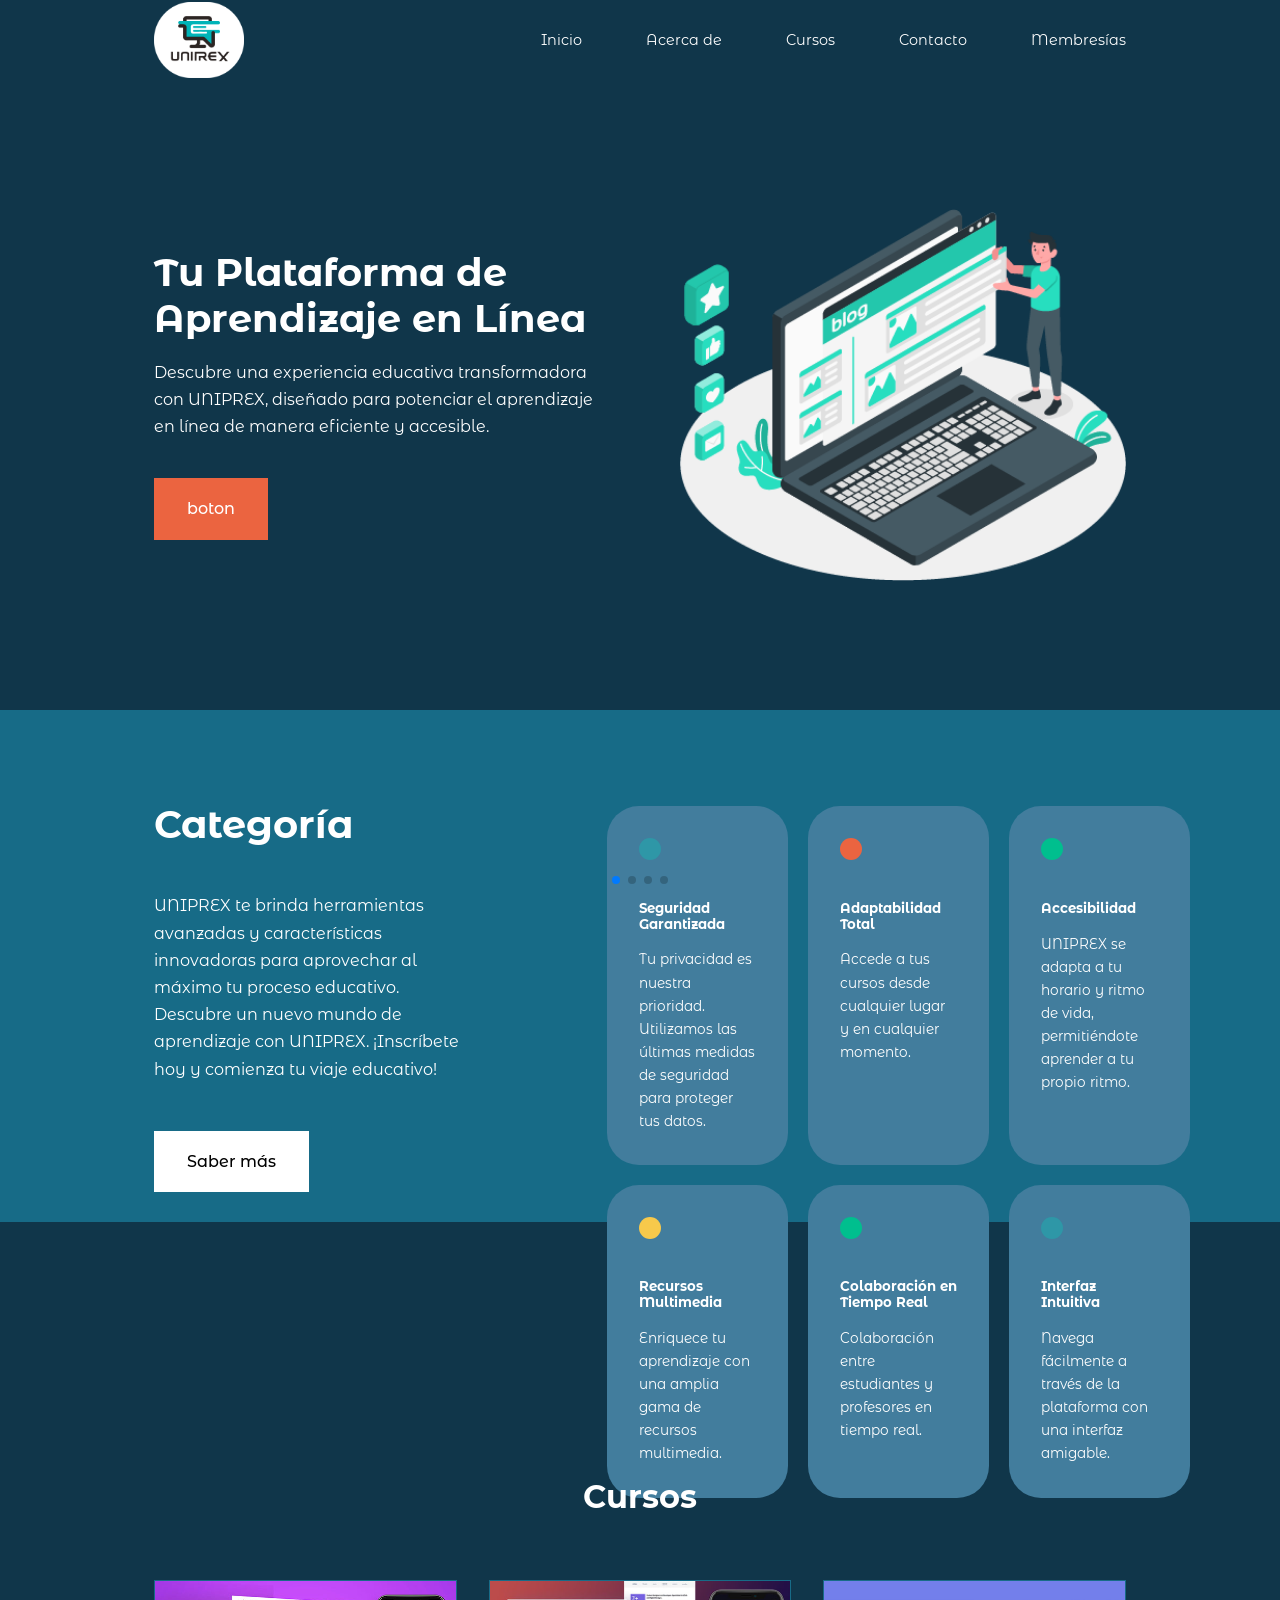
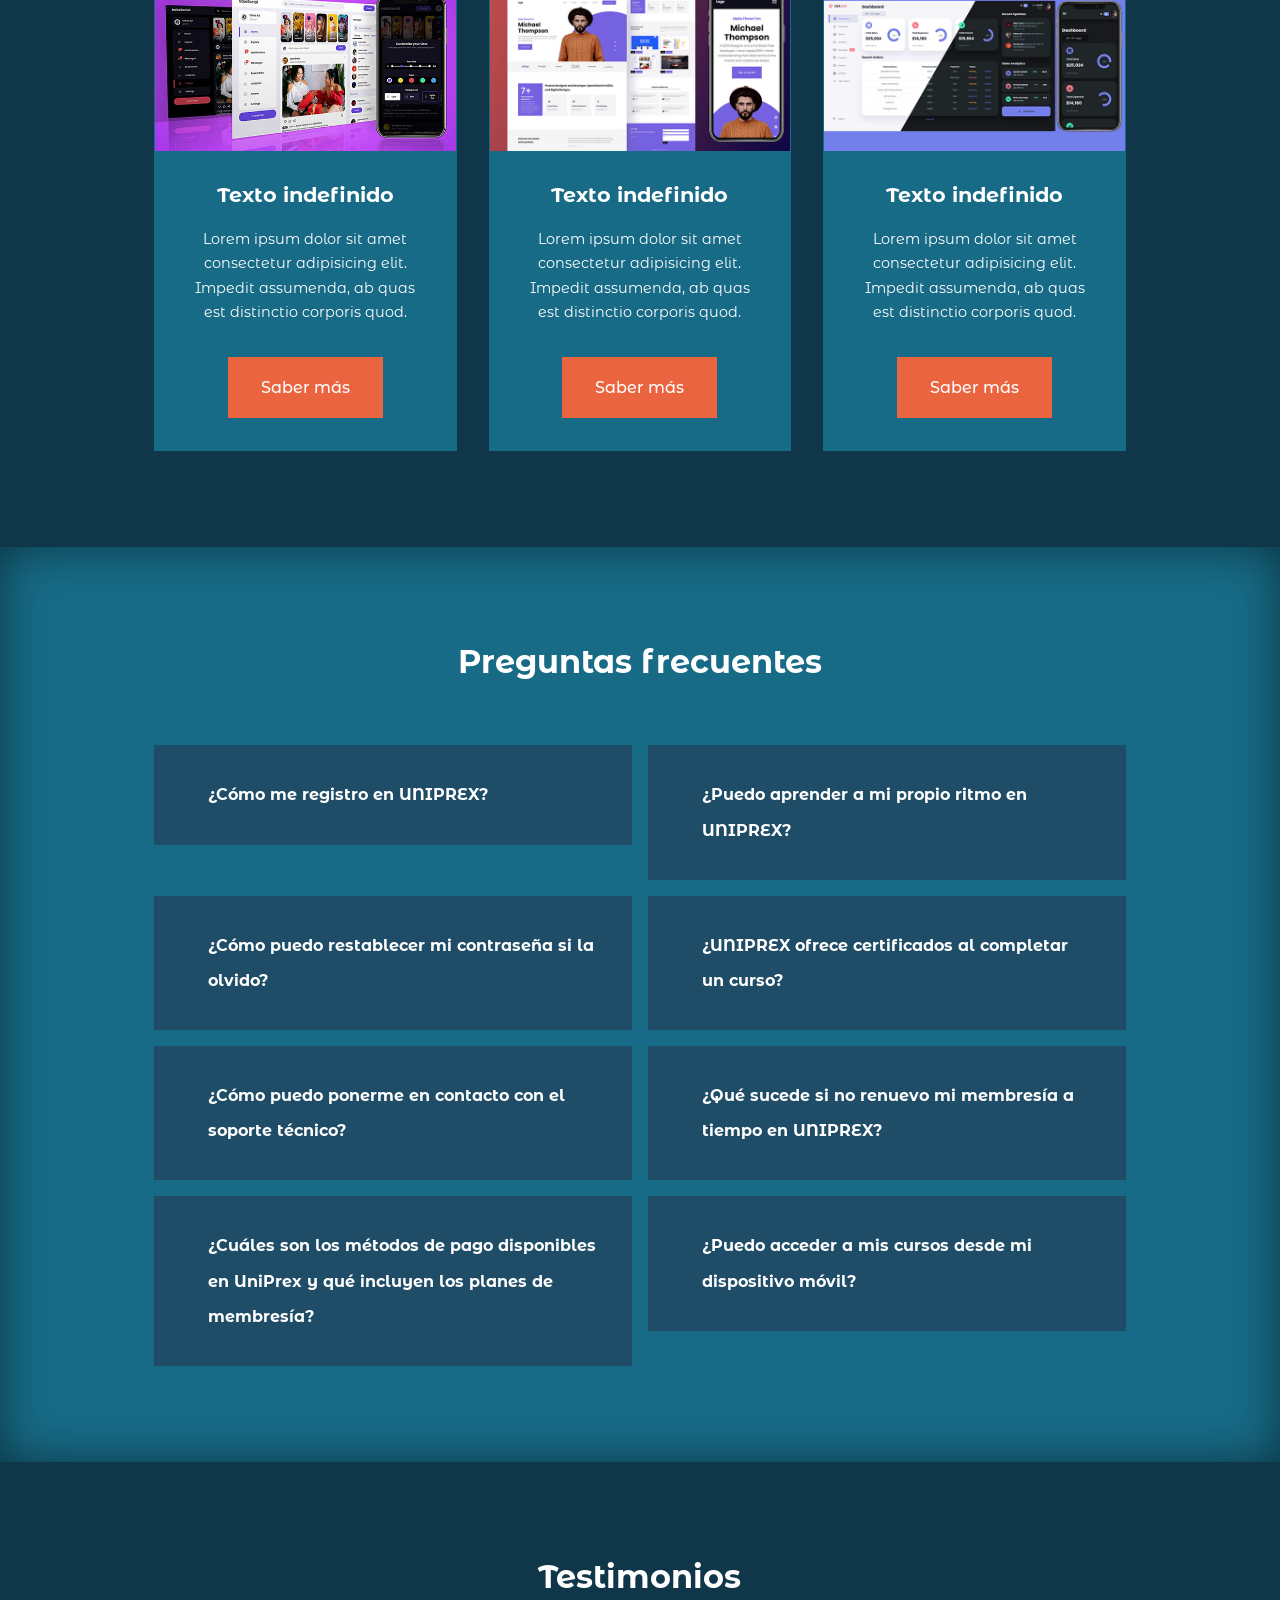
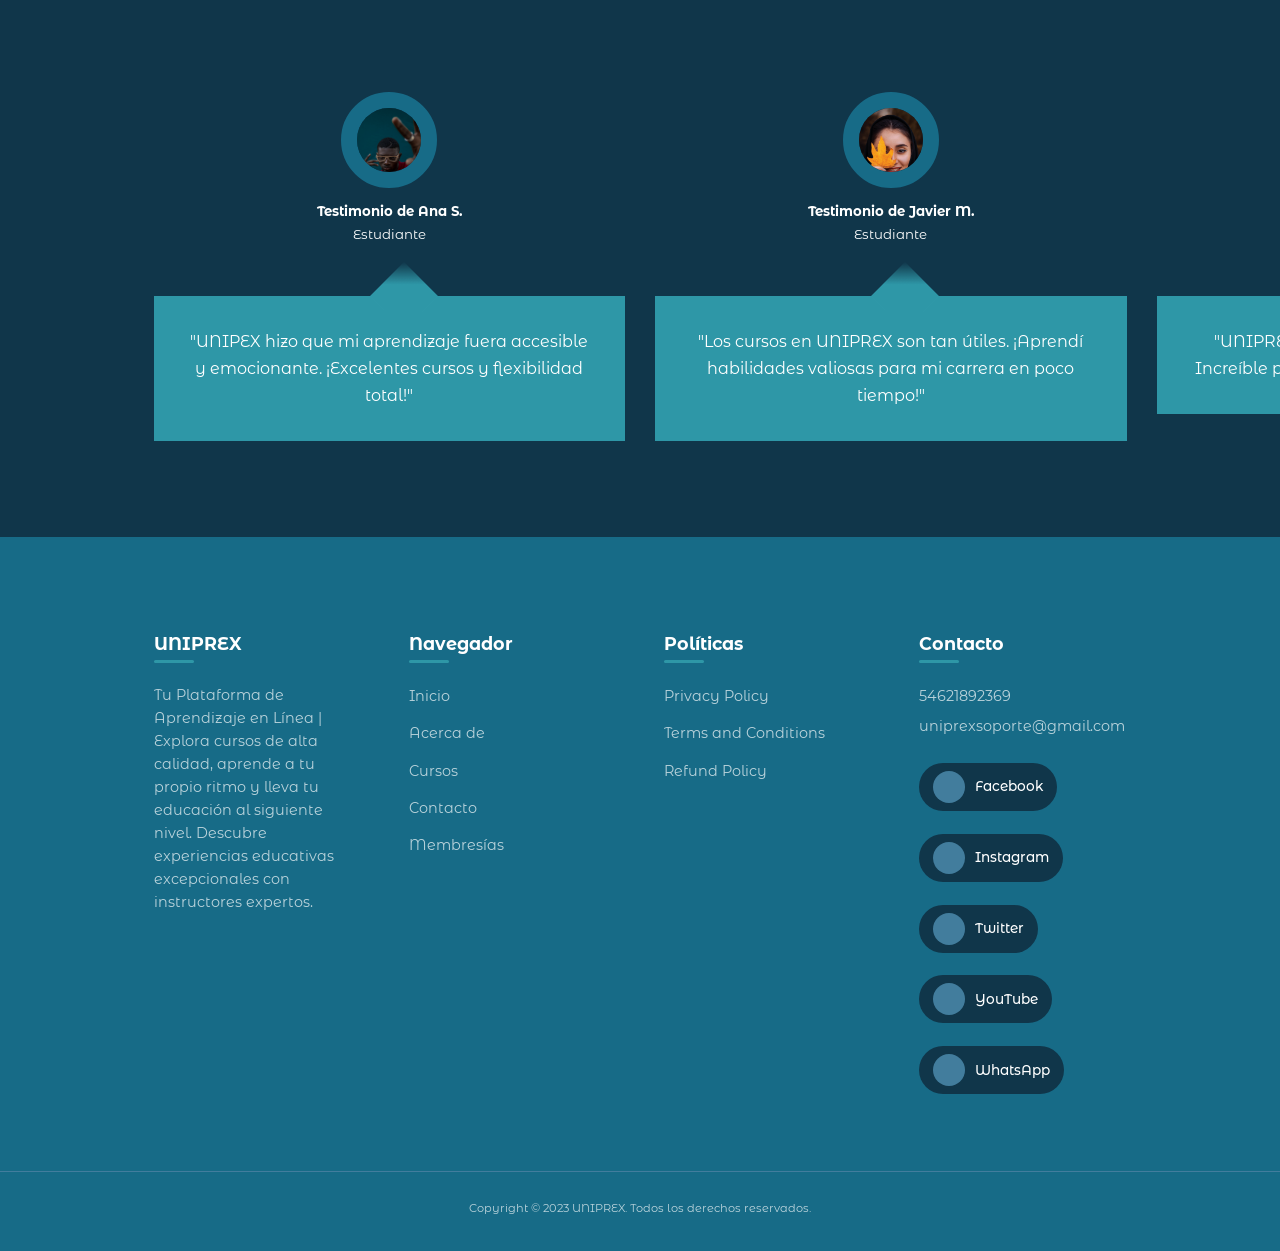
==== commit fc36e862: "Add files via upload" ====
--- a/index.html
+++ b/index.html
@@ -5,7 +5,7 @@
     <meta name="viewport" content="width=device-width, initial-scale=1.0">
 
     <title>UNIPREX</title>
-    <link rel="icon" href="./assets/img/log/recurso 9 .png">
+    <link rel="icon" href="recurso 9 .png">
     
                                         <!--ICON-->
         <link rel='stylesheet' href='https://cdn-uicons.flaticon.com/2.0.0/uicons-solid-straight/css/uicons-solid-straight.css'>
@@ -30,7 +30,7 @@
                             <!--Navegador-->
    <nav>
      <div class="container nav_container">
-        <a href="index.html"><img src="./assets/img/log/Recurso 6.png"  style="height: 80.vh; width: 10vh;"></a>
+        <a href="index.html"><img src="Recurso 6.png"  style="height: 80.vh; width: 10vh;"></a>
              <ul class="nav_menu">
                 <li><a href="index.html">Inicio</a></li>
                 <li><a href="acerca de.html">Acerca de</a></li>
@@ -61,7 +61,7 @@
 
                 <div class="header_right">
                     <div class="header_right-image">
-                        <img src="./assets/img/1x/Recurso 1.png">
+                        <img src="Recurso 1.png">
                     </div>
                 </div>
         </div>
@@ -139,7 +139,7 @@
             <div class="container courses__container">
                 <article class="course">
                     <div class="course__image">
-                        <img src="./assets/img/cursos/course1.jpg" alt="">          <!-- Imagen cursos--> 
+                        <img src="course1.jpg" alt="">          <!-- Imagen cursos--> 
                     </div>
                     <div class="course__info">
                         <h4>Texto indefinido</h4>
@@ -152,7 +152,7 @@
 
                 <article class="course">
                     <div class="course__image">
-                        <img src="./assets/img/cursos/course2.jpg" alt="">          <!-- Imagen cursos--> 
+                        <img src="course2.jpg" alt="">          <!-- Imagen cursos--> 
                     </div>
                     <div class="course__info">
                         <h4>Texto indefinido</h4>
@@ -165,7 +165,7 @@
 
                 <article class="course">
                     <div class="course__image">
-                        <img src="./assets/img/cursos/course3.jpg" alt="">          <!-- Imagen cursos--> 
+                        <img src="course3.jpg" alt="">          <!-- Imagen cursos--> 
                     </div>
                     <div class="course__info">
                         <h4>Texto indefinido</h4>
@@ -297,7 +297,7 @@
 
         <article class="testimonial swiper-slide">
             <div class="avatar">
-                <img src="./assets/img/testimonios/testimonio1.jpg" alt="">
+                <img src="testimonio1.jpg" alt="">
             </div>
 
             <div class="testimonial__info">
@@ -315,7 +315,7 @@
 
         <article class="testimonial swiper-slide">
             <div class="avatar">
-                <img src="./assets/img/testimonios/testimonio2.jpg" alt="">
+                <img src="testimonio2.jpg" alt="">
             </div>
 
             <div class="testimonial__info">
@@ -333,7 +333,7 @@
 
         <article class="testimonial swiper-slide">
             <div class="avatar">
-                <img src="./assets/img/testimonios/testimonio3.jpg" alt="">
+                <img src="testimonio3.jpg" alt="">
             </div>
 
             <div class="testimonial__info">
@@ -351,7 +351,7 @@
 
         <article class="testimonial swiper-slide">
             <div class="avatar">
-                <img src="./assets/img/testimonios/testimonio4.jpg" alt="">
+                <img src="testimonio4.jpg" alt="">
             </div>
 
             <div class="testimonial__info">
@@ -369,7 +369,7 @@
 
         <article class="testimonial swiper-slide">
             <div class="avatar">
-                <img src="./assets/img/testimonios/testimonio5.jpg" alt="">
+                <img src="testimonio5.jpg" alt="">
             </div>
 
             <div class="testimonial__info">
